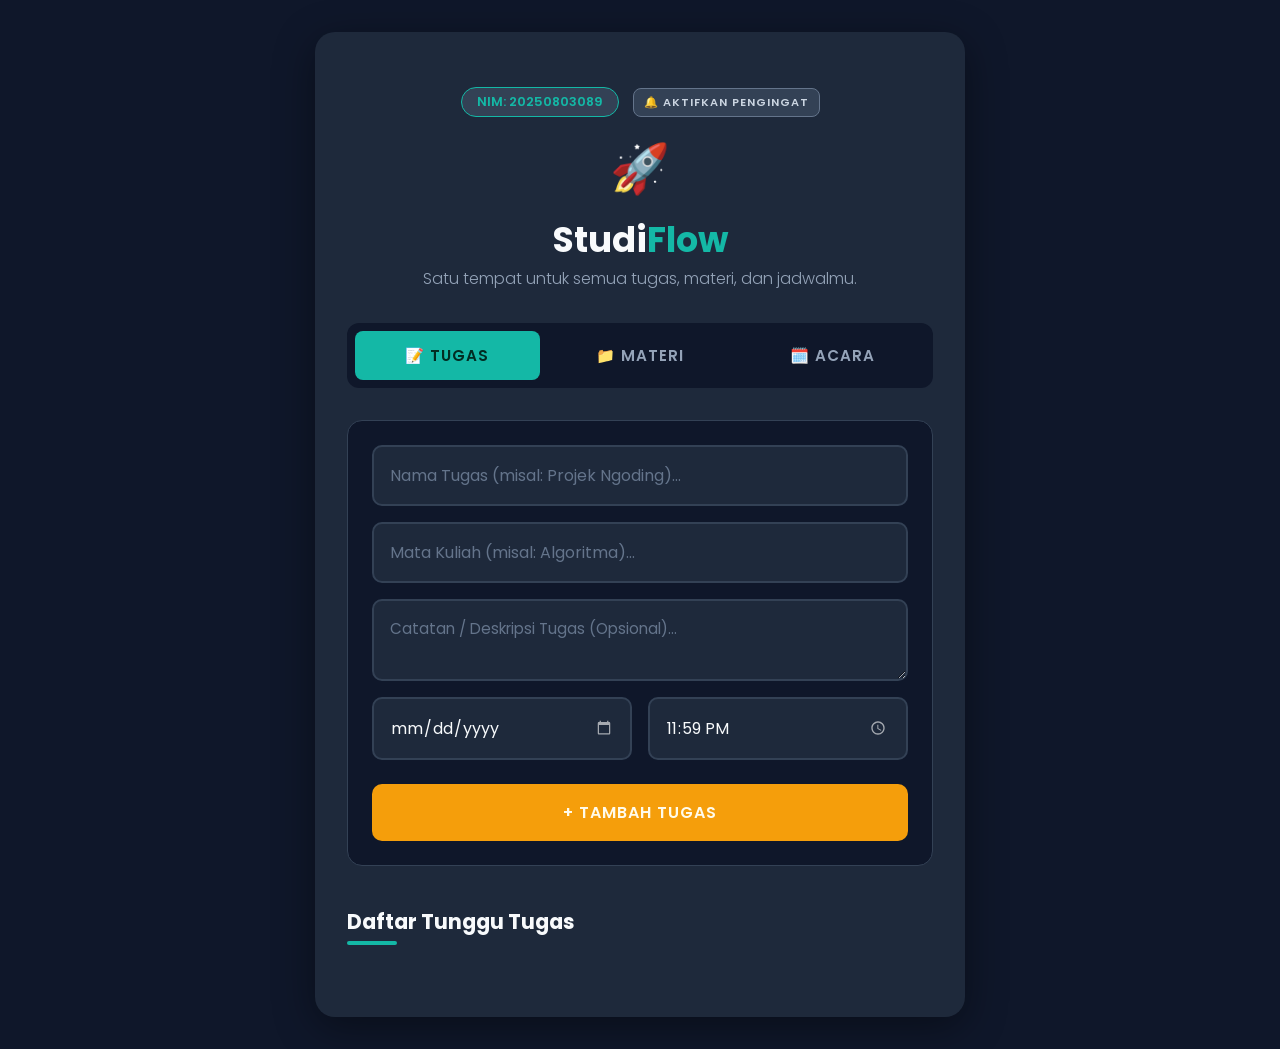
==== studiflow/index.html @ b6d0ba5d "first commit" ====
<!DOCTYPE html>
<html lang="id">
<head>
    <meta charset="UTF-8">
    <meta name="viewport" content="width=device-width, initial-scale=1.0">
    <title>StudiFlow - Dashboard Mahasiswa</title>
    <link href="https://fonts.googleapis.com/css2?family=Poppins:wght@300;400;600;700&display=swap" rel="stylesheet">
    <link rel="stylesheet" href="style.css">
</head>
<body>
    <div class="container">
        <header>
            <div class="user-badge">NIM: 20250803089</div>
            <button id="notif-btn" onclick="requestNotifPermission()" style="padding: 5px 10px; font-size: 0.7rem; background: #334155; margin-left: 10px; border-radius: 8px; border: 1px solid #64748b; color: #cbd5e1; cursor: pointer;">
                🔔 Aktifkan Pengingat
            </button>
            <div class="logo-icon">🚀</div>
            <h1>Studi<span>Flow</span></h1>
            <p>Satu tempat untuk semua tugas, materi, dan jadwalmu.</p>
        </header>

        <nav class="menu-bar">
            <button class="tab-btn active" onclick="switchTab('tugas', this)">📝 Tugas</button>
            <button class="tab-btn" onclick="switchTab('materi', this)">📁 Materi</button>
            <button class="tab-btn" onclick="switchTab('acara', this)">🗓️ Acara</button>
        </nav>

        <div id="tab-tugas" class="tab-content active">
            <section class="input-section">
                <input type="text" id="taskName" placeholder="Nama Tugas (misal: Projek Ngoding)..." required>
                <input type="text" id="courseName" placeholder="Mata Kuliah (misal: Algoritma)..." required>
                <textarea id="taskDesc" rows="2" placeholder="Catatan / Deskripsi Tugas (Opsional)..."></textarea>
                <div class="datetime-group">
                    <input type="date" id="deadlineDate" required>
                    <input type="time" id="deadlineTime" required value="23:59">
                </div>
                <button onclick="addTask()">+ Tambah Tugas</button>
            </section>
            <section class="list-section">
                <h2>Daftar Tunggu Tugas</h2>
                <ul id="taskList"></ul>
            </section>
        </div>

        <div id="tab-materi" class="tab-content">
            <section class="input-section">
                <input type="text" id="matCourse" placeholder="Mata Kuliah (misal: Pemrograman C++)..." required>
                <input type="text" id="matName" placeholder="Nama Judul Materi..." required>
                
                <div class="datetime-group">
                    <select id="matType">
                        <option value="PDF">📄 PDF</option>
                        <option value="PPT">📊 PPT / Slide</option>
                        <option value="DOC">📝 Word / Doc</option>
                        <option value="Lainnya">📦 Lainnya</option>
                    </select>
                    
                    <select id="matSourceType" onchange="toggleMatInput()">
                        <option value="link">🔗 Link Web / Drive</option>
                        <option value="file">📁 Upload File (Pilih PDF/Doc)</option>
                    </select>
                </div>

                <textarea id="matDesc" rows="2" placeholder="Deskripsi singkat materi ini (Opsional)..."></textarea>
                
                <input type="text" id="matLink" placeholder="Tempel Link Google Drive / Web di sini..." required>
                <input type="file" id="matFile" class="file-input" accept=".pdf,.ppt,.pptx,.doc,.docx" style="display: none;">
                
                <button onclick="addMaterial()" style="background-color: #14b8a6;">☁️ Simpan Materi</button>
            </section>
            
            <section class="list-section">
                <div class="list-header">
                    <h2>Arsip Materi Kuliah</h2>
                    <select id="filterCourse" onchange="renderMaterials()">
                        <option value="Semua">Tampilkan Semua Matkul</option>
                    </select>
                </div>
                <ul id="materialList"></ul>
            </section>
        </div>

        <div id="tab-acara" class="tab-content">
            <section class="input-section">
                <input type="text" id="eventName" placeholder="Nama Acara (misal: Kerja Kelompok)..." required>
                <input type="text" id="eventLocation" placeholder="Lokasi (misal: Perpus / Zoom)..." required>
                <textarea id="eventDesc" rows="2" placeholder="Catatan acara misal 'bawa buku' (Opsional)..."></textarea>
                <div class="datetime-group">
                    <input type="date" id="eventDate" required>
                    <input type="time" id="eventTime" required>
                </div>
                <button onclick="addEvent()" style="background-color: #8b5cf6;">+ Tambah Jadwal</button>
            </section>
            <section class="list-section">
                <h2>Jadwal Mendatang</h2>
                <ul id="eventList"></ul>
            </section>
        </div>

    </div>

    <script src="script.js"></script>
</body>
</html>
---- studiflow/style.css ----
* { margin: 0; padding: 0; box-sizing: border-box; font-family: 'Poppins', sans-serif; }
body { background-color: #0f172a; color: #cbd5e1; display: flex; justify-content: center; padding: 2rem 1rem; min-height: 100vh; }

.container {
    background: #1e293b; width: 100%; max-width: 650px; padding: 3rem 2rem;
    border-radius: 20px; box-shadow: 0 10px 40px rgba(0,0,0,0.4);
}

header { text-align: center; margin-bottom: 2rem; }

.user-badge {
    background: #334155; color: #14b8a6; display: inline-block; padding: 5px 15px;
    border-radius: 20px; font-size: 0.8rem; font-weight: 600; margin-bottom: 1rem; border: 1px solid #14b8a6;
}

.logo-icon { font-size: 3rem; margin-bottom: 0.5rem; }
header h1 { color: #f8fafc; font-size: 2.2rem; font-weight: 700; }
header h1 span { color: #14b8a6; }
header p { color: #94a3b8; font-size: 1rem; font-weight: 300; }

.menu-bar {
    display: flex; gap: 0.5rem; margin-bottom: 2rem;
    background-color: #0f172a; padding: 0.5rem; border-radius: 12px;
}
.tab-btn {
    flex: 1; padding: 0.8rem; background: transparent; color: #94a3b8;
    border: none; border-radius: 8px; font-weight: 600; cursor: pointer;
    transition: all 0.3s ease; font-size: 0.95rem; margin-top: 0;
}
.tab-btn:hover { background: #334155; color: #f8fafc; }
.tab-btn.active { background: #14b8a6; color: #022c22; }

.tab-content { display: none; animation: fadeIn 0.4s ease; }
.tab-content.active { display: block; }
@keyframes fadeIn { from { opacity: 0; transform: translateY(10px); } to { opacity: 1; transform: translateY(0); } }

.input-section {
    display: flex; flex-direction: column; gap: 1rem; margin-bottom: 2.5rem;
    padding: 1.5rem; background-color: #0f172a; border-radius: 15px; border: 1px solid #334155;
}
.datetime-group { display: flex; gap: 1rem; }
.datetime-group input, .datetime-group select { flex: 1; }

input, select, textarea {
    padding: 1rem; background-color: #1e293b; border: 2px solid #334155;
    border-radius: 10px; font-size: 1rem; color: #f8fafc; transition: all 0.3s ease; width: 100%;
}
input::placeholder, textarea::placeholder { color: #64748b; }
input:focus, select:focus, textarea:focus { outline: none; border-color: #14b8a6; box-shadow: 0 0 12px rgba(20, 184, 166, 0.2); }
textarea { resize: vertical; min-height: 60px; font-size: 0.95rem; }

::-webkit-calendar-picker-indicator { filter: invert(1); opacity: 0.6; cursor: pointer; }
::-webkit-calendar-picker-indicator:hover { opacity: 1; }

.file-input {
    padding: 0.8rem; background-color: #1e293b; border: 2px dashed #38bdf8;
    border-radius: 10px; color: #f8fafc; cursor: pointer;
}
.file-input::file-selector-button {
    background-color: #38bdf8; color: #0f172a; border: none; padding: 0.5rem 1rem;
    border-radius: 6px; font-weight: 600; margin-right: 1rem; cursor: pointer; transition: background 0.3s;
}
.file-input::file-selector-button:hover { background-color: #0284c7; color: white; }

button {
    padding: 1rem; background-color: #f59e0b; color: #fffbeb; border: none;
    border-radius: 10px; font-size: 1rem; cursor: pointer; font-weight: 600;
    text-transform: uppercase; letter-spacing: 1px; transition: all 0.3s ease; margin-top: 0.5rem;
}
button:hover { background-color: #d97706; transform: translateY(-2px); box-shadow: 0 5px 15px rgba(245, 158, 11, 0.3); }

.list-header { display: flex; justify-content: space-between; align-items: center; margin-bottom: 1.5rem; }
.list-header h2 { margin-bottom: 0; font-size: 1.3rem; color: #f8fafc; position: relative; padding-bottom: 0.5rem; }
.list-header h2::after { content: ''; position: absolute; left: 0; bottom: 0; width: 50px; height: 4px; background-color: #14b8a6; border-radius: 2px; }
#filterCourse { padding: 0.5rem; font-size: 0.8rem; background: #0f172a; border: 1px solid #334155; color: #f8fafc; border-radius: 8px; width: auto; }

.list-section h2 { font-size: 1.3rem; margin-bottom: 1.5rem; color: #f8fafc; position: relative; padding-bottom: 0.5rem; }
.list-section h2::after { content: ''; position: absolute; left: 0; bottom: 0; width: 50px; height: 4px; background-color: #14b8a6; border-radius: 2px; }
ul { list-style-type: none; }

li {
    background: #334155; margin-bottom: 1rem; padding: 1.2rem; border-radius: 12px;
    border-left: 6px solid #14b8a6; display: flex; justify-content: space-between; align-items: flex-start; flex-wrap: wrap; transition: all 0.3s ease;
}
li:hover { transform: translateX(5px); }
li.materi-item { border-left-color: #3b82f6; }
li.acara-item { border-left-color: #8b5cf6; }

.info { flex: 1; padding-right: 1rem; width: 100%; }
.info h3 { font-size: 1.1rem; color: #f8fafc; font-weight: 600; }
.info p { font-size: 0.9rem; color: #94a3b8; margin-top: 0.3rem; }
.info a { color: #38bdf8; text-decoration: none; font-weight: 600; }
.info a:hover { text-decoration: underline; }

.desc-box { background-color: #1e293b; color: #cbd5e1; font-size: 0.85rem; padding: 0.6rem 0.8rem; border-radius: 6px; margin-top: 0.8rem; border-left: 3px solid #64748b; font-style: italic; word-break: break-word; }

.badge { display: inline-block; margin-top: 0.6rem; margin-bottom: 0.3rem; padding: 0.3rem 0.6rem; border-radius: 20px; font-size: 0.8rem; font-weight: 600; }
.badge.safe { background: #34d399; color: #022c22; }
.badge.urgent { background: #fde047; color: #422006; }
.badge.overdue { background: #fca5a5; color: #450a0a; }

.delete-btn { background-color: #ef4444; color: white; padding: 0.5rem 1rem; font-size: 0.85rem; border-radius: 8px; margin-left: 1rem; margin-top: 0; text-transform: none; letter-spacing: 0; align-self: center; }
.delete-btn:hover { background-color: #dc2626; box-shadow: 0 4px 10px rgba(239, 68, 68, 0.3); }

@media (max-width: 500px) {
    .datetime-group { flex-direction: column; gap: 1rem; }
    li { flex-direction: column; gap: 1rem; }
    .delete-btn { margin-left: 0; width: 100%; }
}
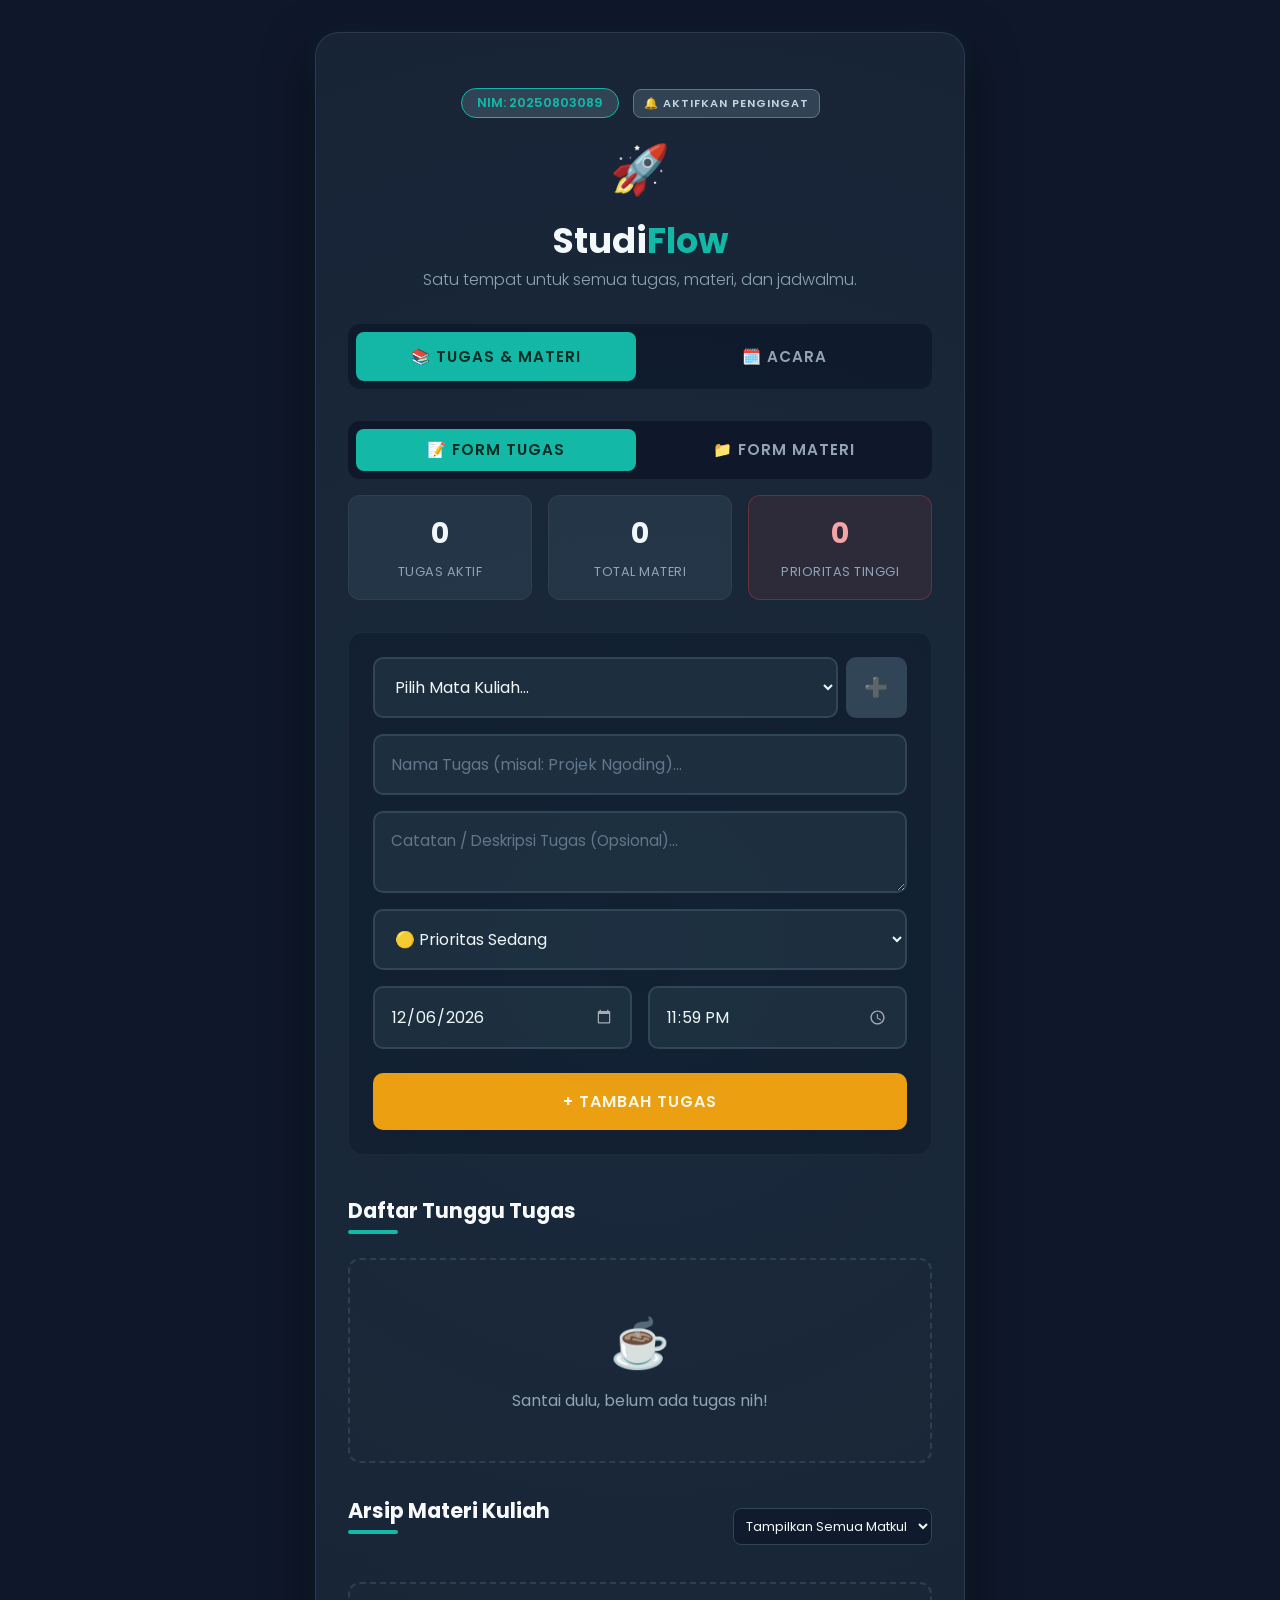
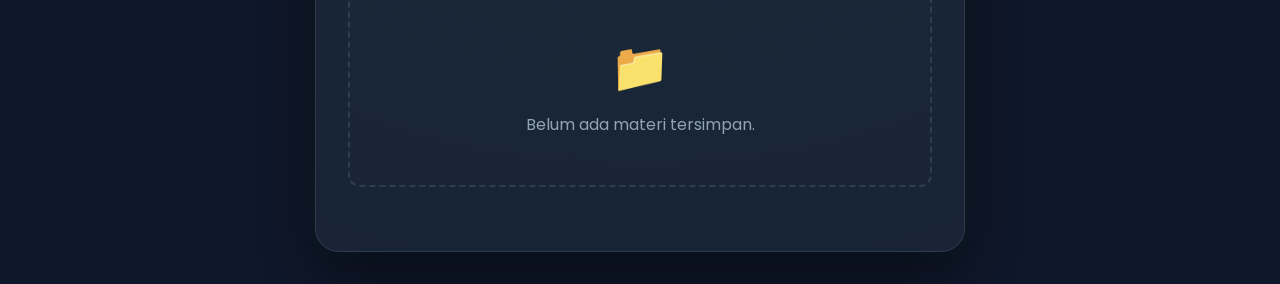
==== commit ee8d5b64: "Add files via upload" ====
--- a/studiflow/index.html
+++ b/studiflow/index.html
@@ -1,17 +1,23 @@
 <!DOCTYPE html>
 <html lang="id">
+
 <head>
     <meta charset="UTF-8">
     <meta name="viewport" content="width=device-width, initial-scale=1.0">
     <title>StudiFlow - Dashboard Mahasiswa</title>
     <link href="https://fonts.googleapis.com/css2?family=Poppins:wght@300;400;600;700&display=swap" rel="stylesheet">
     <link rel="stylesheet" href="style.css">
+    <link rel="manifest" href="manifest.json">
+    <meta name="theme-color" content="#14b8a6">
+    <link rel="icon" href="icon-512.png">
 </head>
+
 <body>
     <div class="container">
         <header>
             <div class="user-badge">NIM: 20250803089</div>
-            <button id="notif-btn" onclick="requestNotifPermission()" style="padding: 5px 10px; font-size: 0.7rem; background: #334155; margin-left: 10px; border-radius: 8px; border: 1px solid #64748b; color: #cbd5e1; cursor: pointer;">
+            <button id="notif-btn" onclick="requestNotifPermission()"
+                style="padding: 5px 10px; font-size: 0.7rem; background: #334155; margin-left: 10px; border-radius: 8px; border: 1px solid #64748b; color: #cbd5e1; cursor: pointer;">
                 🔔 Aktifkan Pengingat
             </button>
             <div class="logo-icon">🚀</div>
@@ -20,33 +26,69 @@
         </header>
 
         <nav class="menu-bar">
-            <button class="tab-btn active" onclick="switchTab('tugas', this)">📝 Tugas</button>
-            <button class="tab-btn" onclick="switchTab('materi', this)">📁 Materi</button>
+            <button class="tab-btn active" onclick="switchTab('akademik', this)">📚 Tugas & Materi</button>
             <button class="tab-btn" onclick="switchTab('acara', this)">🗓️ Acara</button>
         </nav>
 
-        <div id="tab-tugas" class="tab-content active">
-            <section class="input-section">
+        <div id="tab-akademik" class="tab-content active">
+            <!-- Form Toggle -->
+            <div class="form-toggle-row">
+                <button class="tab-btn active" onclick="changeAkademikForm('tugas', this)">📝 Form Tugas</button>
+                <button class="tab-btn" onclick="changeAkademikForm('materi', this)">📁 Form Materi</button>
+            </div>
+
+            <!-- Quick Stats -->
+            <div class="stats-container">
+                <div class="stat-card">
+                    <span class="stat-num" id="stat-tugas">0</span>
+                    <span class="stat-label">Tugas Aktif</span>
+                </div>
+                <div class="stat-card">
+                    <span class="stat-num" id="stat-materi">0</span>
+                    <span class="stat-label">Total Materi</span>
+                </div>
+                <div class="stat-card urgent-stat">
+                    <span class="stat-num" id="stat-urgent">0</span>
+                    <span class="stat-label">Prioritas Tinggi</span>
+                </div>
+            </div>
+
+            <!-- Form Tugas -->
+            <section class="input-section" id="form-tugas">
+                <div class="input-group-row">
+                    <select id="courseName" required>
+                        <option value="" disabled selected>Pilih Mata Kuliah...</option>
+                    </select>
+                    <button type="button" class="icon-btn" onclick="promptAddCourse()"
+                        title="Tambah Matkul Baru">➕</button>
+                </div>
                 <input type="text" id="taskName" placeholder="Nama Tugas (misal: Projek Ngoding)..." required>
-                <input type="text" id="courseName" placeholder="Mata Kuliah (misal: Algoritma)..." required>
                 <textarea id="taskDesc" rows="2" placeholder="Catatan / Deskripsi Tugas (Opsional)..."></textarea>
+                <div class="datetime-group">
+                    <select id="taskPriority" required>
+                        <option value="rendah">🟢 Prioritas Rendah</option>
+                        <option value="sedang" selected>🟡 Prioritas Sedang</option>
+                        <option value="tinggi">🔴 Prioritas Tinggi</option>
+                    </select>
+                </div>
                 <div class="datetime-group">
                     <input type="date" id="deadlineDate" required>
                     <input type="time" id="deadlineTime" required value="23:59">
                 </div>
                 <button onclick="addTask()">+ Tambah Tugas</button>
             </section>
-            <section class="list-section">
-                <h2>Daftar Tunggu Tugas</h2>
-                <ul id="taskList"></ul>
-            </section>
-        </div>
 
-        <div id="tab-materi" class="tab-content">
-            <section class="input-section">
-                <input type="text" id="matCourse" placeholder="Mata Kuliah (misal: Pemrograman C++)..." required>
+            <!-- Form Materi -->
+            <section class="input-section" id="form-materi" style="display: none;">
+                <div class="input-group-row">
+                    <select id="matCourse" required>
+                        <option value="" disabled selected>Pilih Mata Kuliah...</option>
+                    </select>
+                    <button type="button" class="icon-btn" onclick="promptAddCourse()"
+                        title="Tambah Matkul Baru">➕</button>
+                </div>
                 <input type="text" id="matName" placeholder="Nama Judul Materi..." required>
-                
+
                 <div class="datetime-group">
                     <select id="matType">
                         <option value="PDF">📄 PDF</option>
@@ -54,7 +96,7 @@
                         <option value="DOC">📝 Word / Doc</option>
                         <option value="Lainnya">📦 Lainnya</option>
                     </select>
-                    
+
                     <select id="matSourceType" onchange="toggleMatInput()">
                         <option value="link">🔗 Link Web / Drive</option>
                         <option value="file">📁 Upload File (Pilih PDF/Doc)</option>
@@ -62,15 +104,20 @@
                 </div>
 
                 <textarea id="matDesc" rows="2" placeholder="Deskripsi singkat materi ini (Opsional)..."></textarea>
-                
+
                 <input type="text" id="matLink" placeholder="Tempel Link Google Drive / Web di sini..." required>
-                <input type="file" id="matFile" class="file-input" accept=".pdf,.ppt,.pptx,.doc,.docx" style="display: none;">
-                
+                <input type="file" id="matFile" class="file-input" accept=".pdf,.ppt,.pptx,.doc,.docx"
+                    style="display: none;">
+
                 <button onclick="addMaterial()" style="background-color: #14b8a6;">☁️ Simpan Materi</button>
             </section>
-            
+
+            <!-- Lists -->
             <section class="list-section">
-                <div class="list-header">
+                <h2>Daftar Tunggu Tugas</h2>
+                <ul id="taskList"></ul>
+
+                <div class="list-header" style="margin-top: 2rem;">
                     <h2>Arsip Materi Kuliah</h2>
                     <select id="filterCourse" onchange="renderMaterials()">
                         <option value="Semua">Tampilkan Semua Matkul</option>
@@ -84,7 +131,8 @@
             <section class="input-section">
                 <input type="text" id="eventName" placeholder="Nama Acara (misal: Kerja Kelompok)..." required>
                 <input type="text" id="eventLocation" placeholder="Lokasi (misal: Perpus / Zoom)..." required>
-                <textarea id="eventDesc" rows="2" placeholder="Catatan acara misal 'bawa buku' (Opsional)..."></textarea>
+                <textarea id="eventDesc" rows="2"
+                    placeholder="Catatan acara misal 'bawa buku' (Opsional)..."></textarea>
                 <div class="datetime-group">
                     <input type="date" id="eventDate" required>
                     <input type="time" id="eventTime" required>
@@ -99,6 +147,10 @@
 
     </div>
 
+    <!-- Toast Notification Container -->
+    <div id="toast-container"></div>
+
     <script src="script.js"></script>
 </body>
+
 </html>
--- a/studiflow/style.css
+++ b/studiflow/style.css
@@ -1,109 +1,649 @@
-* { margin: 0; padding: 0; box-sizing: border-box; font-family: 'Poppins', sans-serif; }
-body { background-color: #0f172a; color: #cbd5e1; display: flex; justify-content: center; padding: 2rem 1rem; min-height: 100vh; }
+* {
+    margin: 0;
+    padding: 0;
+    box-sizing: border-box;
+    font-family: 'Poppins', sans-serif;
+}
+
+body {
+    background-color: #0f172a;
+    color: #cbd5e1;
+    display: flex;
+    justify-content: center;
+    padding: 2rem 1rem;
+    min-height: 100vh;
+}
 
 .container {
-    background: #1e293b; width: 100%; max-width: 650px; padding: 3rem 2rem;
-    border-radius: 20px; box-shadow: 0 10px 40px rgba(0,0,0,0.4);
-}
-
-header { text-align: center; margin-bottom: 2rem; }
+    background: rgba(30, 41, 59, 0.7);
+    backdrop-filter: blur(16px);
+    -webkit-backdrop-filter: blur(16px);
+    width: 100%;
+    max-width: 650px;
+    padding: 3rem 2rem;
+    border-radius: 24px;
+    box-shadow: 0 20px 50px rgba(0, 0, 0, 0.5), 0 0 20px rgba(20, 184, 166, 0.1);
+    border: 1px solid rgba(255, 255, 255, 0.1);
+    position: relative;
+    overflow: hidden;
+}
+
+.container::before {
+    content: '';
+    position: absolute;
+    top: -50%;
+    left: -50%;
+    width: 200%;
+    height: 200%;
+    background: radial-gradient(circle, rgba(20, 184, 166, 0.05) 0%, transparent 70%);
+    pointer-events: none;
+}
+
+header {
+    text-align: center;
+    margin-bottom: 2rem;
+}
 
 .user-badge {
-    background: #334155; color: #14b8a6; display: inline-block; padding: 5px 15px;
-    border-radius: 20px; font-size: 0.8rem; font-weight: 600; margin-bottom: 1rem; border: 1px solid #14b8a6;
-}
-
-.logo-icon { font-size: 3rem; margin-bottom: 0.5rem; }
-header h1 { color: #f8fafc; font-size: 2.2rem; font-weight: 700; }
-header h1 span { color: #14b8a6; }
-header p { color: #94a3b8; font-size: 1rem; font-weight: 300; }
+    background: #334155;
+    color: #14b8a6;
+    display: inline-block;
+    padding: 5px 15px;
+    border-radius: 20px;
+    font-size: 0.8rem;
+    font-weight: 600;
+    margin-bottom: 1rem;
+    border: 1px solid #14b8a6;
+}
+
+.logo-icon {
+    font-size: 3rem;
+    margin-bottom: 0.5rem;
+}
+
+header h1 {
+    color: #f8fafc;
+    font-size: 2.2rem;
+    font-weight: 700;
+}
+
+header h1 span {
+    color: #14b8a6;
+}
+
+header p {
+    color: #94a3b8;
+    font-size: 1rem;
+    font-weight: 300;
+}
 
 .menu-bar {
-    display: flex; gap: 0.5rem; margin-bottom: 2rem;
-    background-color: #0f172a; padding: 0.5rem; border-radius: 12px;
-}
+    display: flex;
+    gap: 0.5rem;
+    margin-bottom: 2rem;
+    background-color: #0f172a;
+    padding: 0.5rem;
+    border-radius: 12px;
+}
+
 .tab-btn {
-    flex: 1; padding: 0.8rem; background: transparent; color: #94a3b8;
-    border: none; border-radius: 8px; font-weight: 600; cursor: pointer;
-    transition: all 0.3s ease; font-size: 0.95rem; margin-top: 0;
-}
-.tab-btn:hover { background: #334155; color: #f8fafc; }
-.tab-btn.active { background: #14b8a6; color: #022c22; }
-
-.tab-content { display: none; animation: fadeIn 0.4s ease; }
-.tab-content.active { display: block; }
-@keyframes fadeIn { from { opacity: 0; transform: translateY(10px); } to { opacity: 1; transform: translateY(0); } }
+    flex: 1;
+    padding: 0.8rem;
+    background: transparent;
+    color: #94a3b8;
+    border: none;
+    border-radius: 8px;
+    font-weight: 600;
+    cursor: pointer;
+    transition: all 0.3s ease;
+    font-size: 0.95rem;
+    margin-top: 0;
+}
+
+.tab-btn:hover {
+    background: #334155;
+    color: #f8fafc;
+}
+
+.tab-btn.active {
+    background: #14b8a6;
+    color: #022c22;
+}
+
+.form-toggle-row {
+    display: flex;
+    gap: 0.5rem;
+    margin-bottom: 1rem;
+    background: #0f172a;
+    padding: 0.5rem;
+    border-radius: 12px;
+    position: relative;
+    z-index: 100;
+    /* Pastikan di atas elemen lain */
+}
+
+.form-toggle-row .tab-btn {
+    flex: 1;
+    margin: 0;
+    padding: 0.6rem;
+}
+
+.tab-content {
+    display: none;
+    animation: slideUpFade 0.5s cubic-bezier(0.4, 0, 0.2, 1);
+}
+
+.tab-content.active {
+    display: block;
+}
+
+@keyframes slideUpFade {
+    from {
+        opacity: 0;
+        transform: translateY(20px);
+    }
+
+    to {
+        opacity: 1;
+        transform: translateY(0);
+    }
+}
+
+@keyframes newItemPop {
+    0% {
+        transform: scale(0.9);
+        opacity: 0;
+        background: rgba(20, 184, 166, 0.2);
+    }
+
+    50% {
+        transform: scale(1.02);
+    }
+
+    100% {
+        transform: scale(1);
+        opacity: 1;
+        background: #334155;
+    }
+}
+
+.new-item-anim {
+    animation: newItemPop 0.6s cubic-bezier(0.34, 1.56, 0.64, 1) forwards;
+}
 
 .input-section {
-    display: flex; flex-direction: column; gap: 1rem; margin-bottom: 2.5rem;
-    padding: 1.5rem; background-color: #0f172a; border-radius: 15px; border: 1px solid #334155;
-}
-.datetime-group { display: flex; gap: 1rem; }
-.datetime-group input, .datetime-group select { flex: 1; }
-
-input, select, textarea {
-    padding: 1rem; background-color: #1e293b; border: 2px solid #334155;
-    border-radius: 10px; font-size: 1rem; color: #f8fafc; transition: all 0.3s ease; width: 100%;
-}
-input::placeholder, textarea::placeholder { color: #64748b; }
-input:focus, select:focus, textarea:focus { outline: none; border-color: #14b8a6; box-shadow: 0 0 12px rgba(20, 184, 166, 0.2); }
-textarea { resize: vertical; min-height: 60px; font-size: 0.95rem; }
-
-::-webkit-calendar-picker-indicator { filter: invert(1); opacity: 0.6; cursor: pointer; }
-::-webkit-calendar-picker-indicator:hover { opacity: 1; }
+    display: flex;
+    flex-direction: column;
+    gap: 1rem;
+    margin-bottom: 2.5rem;
+    padding: 1.5rem;
+    background-color: rgba(15, 23, 42, 0.6);
+    border-radius: 15px;
+    border: 1px solid rgba(255, 255, 255, 0.05);
+}
+
+/* Quick Stats */
+.stats-container {
+    display: flex;
+    gap: 1rem;
+    margin-bottom: 2rem;
+}
+
+.stat-card {
+    flex: 1;
+    background: rgba(51, 65, 85, 0.5);
+    border: 1px solid rgba(255, 255, 255, 0.05);
+    border-radius: 12px;
+    padding: 1rem;
+    text-align: center;
+    transition: all 0.3s ease;
+}
+
+.stat-card:hover {
+    background: rgba(51, 65, 85, 0.8);
+    transform: translateY(-2px);
+}
+
+.urgent-stat {
+    border-color: rgba(239, 68, 68, 0.3);
+    background: rgba(239, 68, 68, 0.1);
+}
+
+.stat-num {
+    display: block;
+    font-size: 1.8rem;
+    font-weight: 700;
+    color: #f8fafc;
+    margin-bottom: 0.2rem;
+}
+
+.urgent-stat .stat-num {
+    color: #fca5a5;
+}
+
+.stat-label {
+    font-size: 0.8rem;
+    color: #94a3b8;
+    text-transform: uppercase;
+    letter-spacing: 0.5px;
+}
+
+/* Empty State */
+.empty-state {
+    text-align: center;
+    padding: 3rem 1rem;
+    background: rgba(30, 41, 59, 0.3);
+    border-radius: 12px;
+    border: 2px dashed rgba(100, 116, 139, 0.3);
+    color: #94a3b8;
+    margin-bottom: 1rem;
+    transition: all 0.3s ease;
+}
+
+.empty-state:hover {
+    border-color: rgba(20, 184, 166, 0.5);
+    background: rgba(30, 41, 59, 0.6);
+}
+
+.empty-state span {
+    display: block;
+    font-size: 3rem;
+    margin-bottom: 0.5rem;
+}
+
+.datetime-group {
+    display: flex;
+    gap: 1rem;
+}
+
+.datetime-group input,
+.datetime-group select {
+    flex: 1;
+}
+
+.input-group-row {
+    display: flex;
+    gap: 0.5rem;
+    align-items: stretch;
+}
+
+.input-group-row select {
+    flex: 1;
+}
+
+.icon-btn {
+    background-color: #334155;
+    color: #f8fafc;
+    border: 2px solid #334155;
+    padding: 0 1rem;
+    border-radius: 10px;
+    cursor: pointer;
+    margin-top: 0;
+    transition: all 0.3s ease;
+    display: flex;
+    align-items: center;
+    justify-content: center;
+    font-size: 1.2rem;
+}
+
+.icon-btn:hover {
+    background-color: #14b8a6;
+    border-color: #14b8a6;
+    transform: translateY(-2px);
+    box-shadow: 0 5px 15px rgba(20, 184, 166, 0.3);
+}
+
+input,
+select,
+textarea {
+    padding: 1rem;
+    background-color: #1e293b;
+    border: 2px solid #334155;
+    border-radius: 10px;
+    font-size: 1rem;
+    color: #f8fafc;
+    transition: all 0.3s ease;
+    width: 100%;
+}
+
+input::placeholder,
+textarea::placeholder {
+    color: #64748b;
+}
+
+input:focus,
+select:focus,
+textarea:focus {
+    outline: none;
+    border-color: #14b8a6;
+    box-shadow: 0 0 12px rgba(20, 184, 166, 0.2);
+}
+
+textarea {
+    resize: vertical;
+    min-height: 60px;
+    font-size: 0.95rem;
+}
+
+::-webkit-calendar-picker-indicator {
+    filter: invert(1);
+    opacity: 0.6;
+    cursor: pointer;
+}
+
+::-webkit-calendar-picker-indicator:hover {
+    opacity: 1;
+}
 
 .file-input {
-    padding: 0.8rem; background-color: #1e293b; border: 2px dashed #38bdf8;
-    border-radius: 10px; color: #f8fafc; cursor: pointer;
-}
+    padding: 0.8rem;
+    background-color: #1e293b;
+    border: 2px dashed #38bdf8;
+    border-radius: 10px;
+    color: #f8fafc;
+    cursor: pointer;
+}
+
 .file-input::file-selector-button {
-    background-color: #38bdf8; color: #0f172a; border: none; padding: 0.5rem 1rem;
-    border-radius: 6px; font-weight: 600; margin-right: 1rem; cursor: pointer; transition: background 0.3s;
-}
-.file-input::file-selector-button:hover { background-color: #0284c7; color: white; }
+    background-color: #38bdf8;
+    color: #0f172a;
+    border: none;
+    padding: 0.5rem 1rem;
+    border-radius: 6px;
+    font-weight: 600;
+    margin-right: 1rem;
+    cursor: pointer;
+    transition: background 0.3s;
+}
+
+.file-input::file-selector-button:hover {
+    background-color: #0284c7;
+    color: white;
+}
 
 button {
-    padding: 1rem; background-color: #f59e0b; color: #fffbeb; border: none;
-    border-radius: 10px; font-size: 1rem; cursor: pointer; font-weight: 600;
-    text-transform: uppercase; letter-spacing: 1px; transition: all 0.3s ease; margin-top: 0.5rem;
-}
-button:hover { background-color: #d97706; transform: translateY(-2px); box-shadow: 0 5px 15px rgba(245, 158, 11, 0.3); }
-
-.list-header { display: flex; justify-content: space-between; align-items: center; margin-bottom: 1.5rem; }
-.list-header h2 { margin-bottom: 0; font-size: 1.3rem; color: #f8fafc; position: relative; padding-bottom: 0.5rem; }
-.list-header h2::after { content: ''; position: absolute; left: 0; bottom: 0; width: 50px; height: 4px; background-color: #14b8a6; border-radius: 2px; }
-#filterCourse { padding: 0.5rem; font-size: 0.8rem; background: #0f172a; border: 1px solid #334155; color: #f8fafc; border-radius: 8px; width: auto; }
-
-.list-section h2 { font-size: 1.3rem; margin-bottom: 1.5rem; color: #f8fafc; position: relative; padding-bottom: 0.5rem; }
-.list-section h2::after { content: ''; position: absolute; left: 0; bottom: 0; width: 50px; height: 4px; background-color: #14b8a6; border-radius: 2px; }
-ul { list-style-type: none; }
+    padding: 1rem;
+    background-color: #f59e0b;
+    color: #fffbeb;
+    border: none;
+    border-radius: 10px;
+    font-size: 1rem;
+    cursor: pointer;
+    font-weight: 600;
+    text-transform: uppercase;
+    letter-spacing: 1px;
+    transition: all 0.3s ease;
+    margin-top: 0.5rem;
+}
+
+button:hover {
+    background-color: #d97706;
+    transform: translateY(-2px);
+    box-shadow: 0 5px 15px rgba(245, 158, 11, 0.3);
+}
+
+.list-header {
+    display: flex;
+    justify-content: space-between;
+    align-items: center;
+    margin-bottom: 1.5rem;
+}
+
+.list-header h2 {
+    margin-bottom: 0;
+    font-size: 1.3rem;
+    color: #f8fafc;
+    position: relative;
+    padding-bottom: 0.5rem;
+}
+
+.list-header h2::after {
+    content: '';
+    position: absolute;
+    left: 0;
+    bottom: 0;
+    width: 50px;
+    height: 4px;
+    background-color: #14b8a6;
+    border-radius: 2px;
+}
+
+#filterCourse {
+    padding: 0.5rem;
+    font-size: 0.8rem;
+    background: #0f172a;
+    border: 1px solid #334155;
+    color: #f8fafc;
+    border-radius: 8px;
+    width: auto;
+}
+
+.list-section h2 {
+    font-size: 1.3rem;
+    margin-bottom: 1.5rem;
+    color: #f8fafc;
+    position: relative;
+    padding-bottom: 0.5rem;
+}
+
+.list-section h2::after {
+    content: '';
+    position: absolute;
+    left: 0;
+    bottom: 0;
+    width: 50px;
+    height: 4px;
+    background-color: #14b8a6;
+    border-radius: 2px;
+}
+
+ul {
+    list-style-type: none;
+}
 
 li {
-    background: #334155; margin-bottom: 1rem; padding: 1.2rem; border-radius: 12px;
-    border-left: 6px solid #14b8a6; display: flex; justify-content: space-between; align-items: flex-start; flex-wrap: wrap; transition: all 0.3s ease;
-}
-li:hover { transform: translateX(5px); }
-li.materi-item { border-left-color: #3b82f6; }
-li.acara-item { border-left-color: #8b5cf6; }
-
-.info { flex: 1; padding-right: 1rem; width: 100%; }
-.info h3 { font-size: 1.1rem; color: #f8fafc; font-weight: 600; }
-.info p { font-size: 0.9rem; color: #94a3b8; margin-top: 0.3rem; }
-.info a { color: #38bdf8; text-decoration: none; font-weight: 600; }
-.info a:hover { text-decoration: underline; }
-
-.desc-box { background-color: #1e293b; color: #cbd5e1; font-size: 0.85rem; padding: 0.6rem 0.8rem; border-radius: 6px; margin-top: 0.8rem; border-left: 3px solid #64748b; font-style: italic; word-break: break-word; }
-
-.badge { display: inline-block; margin-top: 0.6rem; margin-bottom: 0.3rem; padding: 0.3rem 0.6rem; border-radius: 20px; font-size: 0.8rem; font-weight: 600; }
-.badge.safe { background: #34d399; color: #022c22; }
-.badge.urgent { background: #fde047; color: #422006; }
-.badge.overdue { background: #fca5a5; color: #450a0a; }
-
-.delete-btn { background-color: #ef4444; color: white; padding: 0.5rem 1rem; font-size: 0.85rem; border-radius: 8px; margin-left: 1rem; margin-top: 0; text-transform: none; letter-spacing: 0; align-self: center; }
-.delete-btn:hover { background-color: #dc2626; box-shadow: 0 4px 10px rgba(239, 68, 68, 0.3); }
+    background: #334155;
+    margin-bottom: 1rem;
+    padding: 1.2rem;
+    border-radius: 12px;
+    border-left: 6px solid #14b8a6;
+    display: flex;
+    justify-content: space-between;
+    align-items: flex-start;
+    flex-wrap: wrap;
+    transition: all 0.3s ease;
+}
+
+li:hover {
+    transform: translateX(8px);
+    background: #3d4b5f;
+    box-shadow: 0 10px 20px rgba(0, 0, 0, 0.2);
+}
+
+li.new-added {
+    border-left-width: 10px;
+    animation: highlightPulse 2s ease;
+}
+
+@keyframes highlightPulse {
+    0% {
+        border-left-color: #f8fafc;
+    }
+
+    100% {
+        border-left-color: inherit;
+    }
+}
+
+li.materi-item {
+    border-left-color: #3b82f6;
+}
+
+li.acara-item {
+    border-left-color: #8b5cf6;
+}
+
+/* Priority Colors */
+li.priority-tinggi {
+    border-left-color: #ef4444;
+}
+
+li.priority-sedang {
+    border-left-color: #f59e0b;
+}
+
+li.priority-rendah {
+    border-left-color: #10b981;
+}
+
+.info {
+    flex: 1;
+    padding-right: 1rem;
+    width: 100%;
+}
+
+.info h3 {
+    font-size: 1.1rem;
+    color: #f8fafc;
+    font-weight: 600;
+}
+
+.info p {
+    font-size: 0.9rem;
+    color: #94a3b8;
+    margin-top: 0.3rem;
+}
+
+.info a {
+    color: #38bdf8;
+    text-decoration: none;
+    font-weight: 600;
+}
+
+.info a:hover {
+    text-decoration: underline;
+}
+
+.desc-box {
+    background-color: #1e293b;
+    color: #cbd5e1;
+    font-size: 0.85rem;
+    padding: 0.6rem 0.8rem;
+    border-radius: 6px;
+    margin-top: 0.8rem;
+    border-left: 3px solid #64748b;
+    font-style: italic;
+    word-break: break-word;
+}
+
+.badge {
+    display: inline-block;
+    margin-top: 0.6rem;
+    margin-bottom: 0.3rem;
+    padding: 0.3rem 0.6rem;
+    border-radius: 20px;
+    font-size: 0.8rem;
+    font-weight: 600;
+}
+
+.badge.safe {
+    background: #34d399;
+    color: #022c22;
+}
+
+.badge.urgent {
+    background: #fde047;
+    color: #422006;
+}
+
+.badge.overdue {
+    background: #fca5a5;
+    color: #450a0a;
+}
+
+.delete-btn {
+    background-color: #ef4444;
+    color: white;
+    padding: 0.5rem 1rem;
+    font-size: 0.85rem;
+    border-radius: 8px;
+    margin-left: 1rem;
+    margin-top: 0;
+    text-transform: none;
+    letter-spacing: 0;
+    align-self: center;
+}
+
+.delete-btn:hover {
+    background-color: #dc2626;
+    box-shadow: 0 4px 10px rgba(239, 68, 68, 0.3);
+}
 
 @media (max-width: 500px) {
-    .datetime-group { flex-direction: column; gap: 1rem; }
-    li { flex-direction: column; gap: 1rem; }
-    .delete-btn { margin-left: 0; width: 100%; }
+    .datetime-group {
+        flex-direction: column;
+        gap: 1rem;
+    }
+
+    li {
+        flex-direction: column;
+        gap: 1rem;
+    }
+
+    .delete-btn {
+        margin-left: 0;
+        width: 100%;
+    }
+}
+
+/* Toast Notification Styles */
+#toast-container {
+    position: fixed;
+    bottom: 20px;
+    right: 20px;
+    display: flex;
+    flex-direction: column;
+    gap: 10px;
+    z-index: 9999;
+}
+
+.toast {
+    background-color: #334155;
+    color: #f8fafc;
+    padding: 12px 20px;
+    border-radius: 8px;
+    box-shadow: 0 4px 12px rgba(0, 0, 0, 0.3);
+    font-size: 0.9rem;
+    display: flex;
+    align-items: center;
+    border-left: 4px solid #14b8a6;
+    animation: slideInRight 0.3s ease, fadeOut 0.3s ease 2.7s forwards;
+    opacity: 1;
+}
+
+.toast.error {
+    border-left-color: #ef4444;
+}
+
+.toast.success {
+    border-left-color: #10b981;
+}
+
+@keyframes slideInRight {
+    from {
+        transform: translateX(100%);
+        opacity: 0;
+    }
+
+    to {
+        transform: translateX(0);
+        opacity: 1;
+    }
+}
+
+@keyframes fadeOut {
+    to {
+        opacity: 0;
+        visibility: hidden;
+    }
 }
